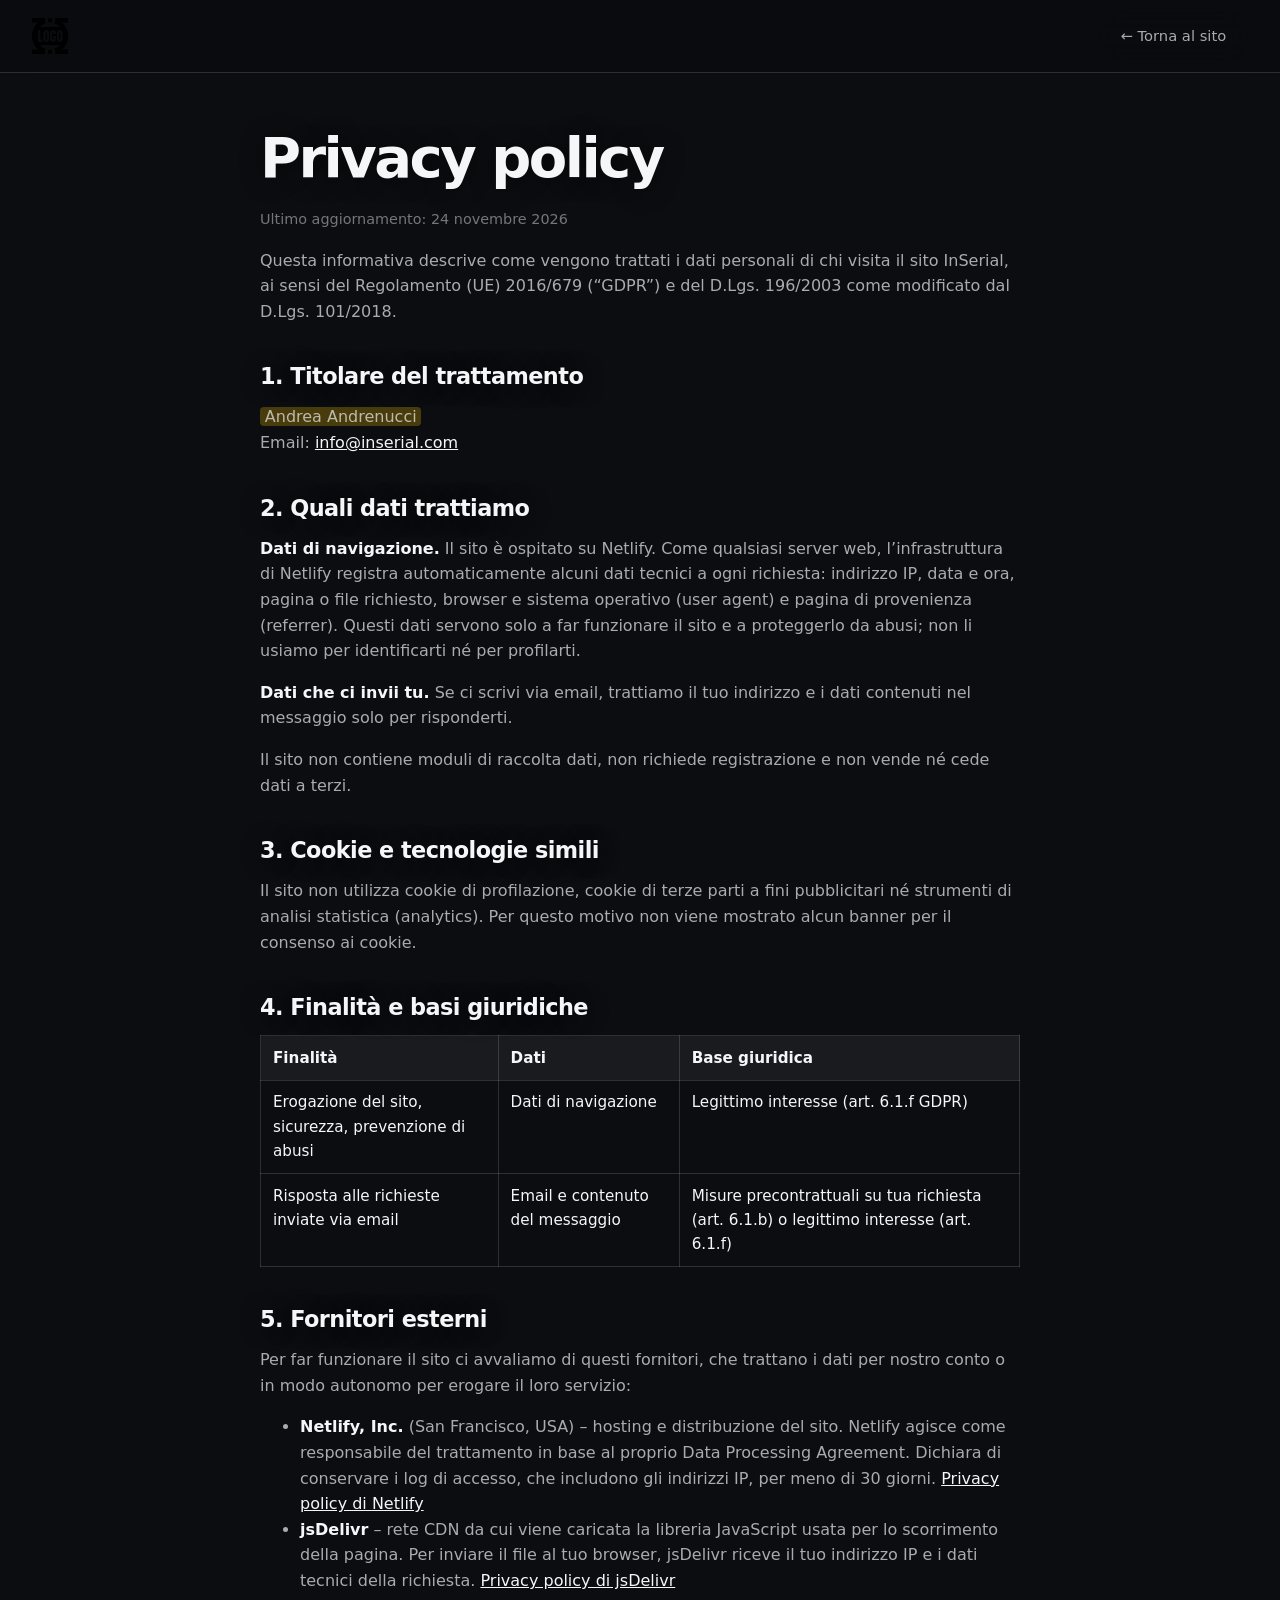
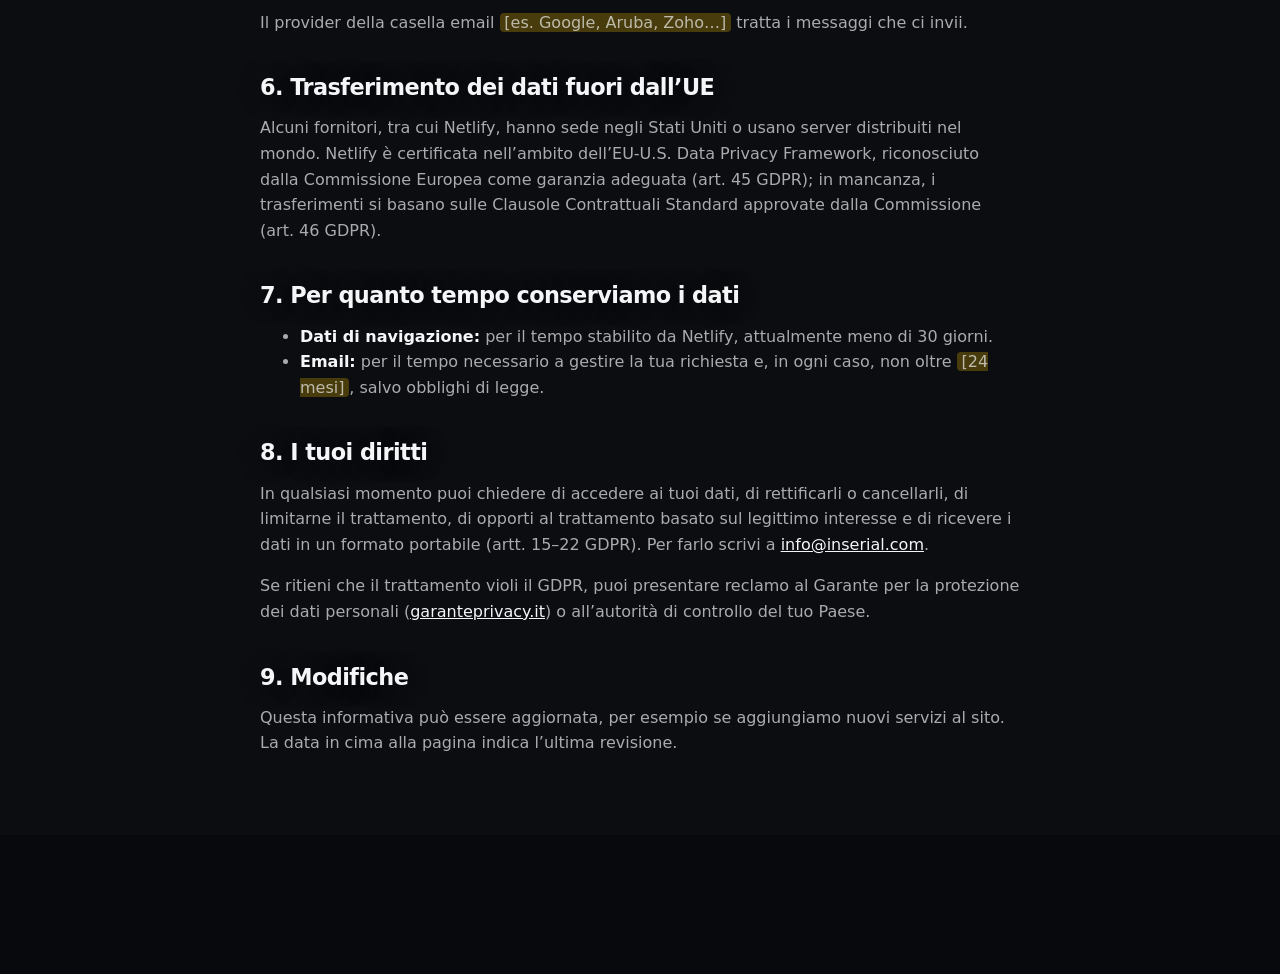
==== privacy.html @ 30691711 "Aggiunta contenuto" ====
<!DOCTYPE html>
<html lang="it">
<head>
    <meta charset="UTF-8">
    <meta name="viewport" content="width=device-width, initial-scale=1.0">
    <title>Privacy policy – InSerial</title>
    <meta name="robots" content="noindex">
    <link rel="stylesheet" href="style.css">
</head>
<body class="legal-page">

    <nav class="navbar">
        <a class="logo" href="index.html">
            <img src="public/icon/logo.png" alt="InSerial">
        </a>
        <ul class="nav-links">
            <li><a href="index.html">← Torna al sito</a></li>
        </ul>
    </nav>

    <main class="legal">
        <div class="container">
            <h1>Privacy policy</h1>
            <p class="updated">Ultimo aggiornamento: 24 novembre 2026</p>

            <p>Questa informativa descrive come vengono trattati i dati personali di chi visita il sito InSerial, ai sensi del Regolamento (UE) 2016/679 (“GDPR”) e del D.Lgs. 196/2003 come modificato dal D.Lgs. 101/2018.</p>

            <h2>1. Titolare del trattamento</h2>
            <p>
                <span class="todo">Andrea Andrenucci</span><br>
                Email: <a href="mailto:info@inserial.com">info@inserial.com</a>
            </p>

            <h2>2. Quali dati trattiamo</h2>
            <p><strong>Dati di navigazione.</strong> Il sito è ospitato su Netlify. Come qualsiasi server web, l’infrastruttura di Netlify registra automaticamente alcuni dati tecnici a ogni richiesta: indirizzo IP, data e ora, pagina o file richiesto, browser e sistema operativo (user agent) e pagina di provenienza (referrer). Questi dati servono solo a far funzionare il sito e a proteggerlo da abusi; non li usiamo per identificarti né per profilarti.</p>
            <p><strong>Dati che ci invii tu.</strong> Se ci scrivi via email, trattiamo il tuo indirizzo e i dati contenuti nel messaggio solo per risponderti.</p>
            <p>Il sito non contiene moduli di raccolta dati, non richiede registrazione e non vende né cede dati a terzi.</p>

            <h2>3. Cookie e tecnologie simili</h2>
            <p>Il sito non utilizza cookie di profilazione, cookie di terze parti a fini pubblicitari né strumenti di analisi statistica (analytics). Per questo motivo non viene mostrato alcun banner per il consenso ai cookie.</p>

            <h2>4. Finalità e basi giuridiche</h2>
            <table>
                <thead>
                    <tr><th>Finalità</th><th>Dati</th><th>Base giuridica</th></tr>
                </thead>
                <tbody>
                    <tr>
                        <td>Erogazione del sito, sicurezza, prevenzione di abusi</td>
                        <td>Dati di navigazione</td>
                        <td>Legittimo interesse (art. 6.1.f GDPR)</td>
                    </tr>
                    <tr>
                        <td>Risposta alle richieste inviate via email</td>
                        <td>Email e contenuto del messaggio</td>
                        <td>Misure precontrattuali su tua richiesta (art. 6.1.b) o legittimo interesse (art. 6.1.f)</td>
                    </tr>
                </tbody>
            </table>

            <h2>5. Fornitori esterni</h2>
            <p>Per far funzionare il sito ci avvaliamo di questi fornitori, che trattano i dati per nostro conto o in modo autonomo per erogare il loro servizio:</p>
            <ul>
                <li><strong>Netlify, Inc.</strong> (San Francisco, USA) – hosting e distribuzione del sito. Netlify agisce come responsabile del trattamento in base al proprio Data Processing Agreement. Dichiara di conservare i log di accesso, che includono gli indirizzi IP, per meno di 30 giorni. <a href="https://www.netlify.com/privacy/" target="_blank" rel="noopener">Privacy policy di Netlify</a></li>
                <li><strong>jsDelivr</strong> – rete CDN da cui viene caricata la libreria JavaScript usata per lo scorrimento della pagina. Per inviare il file al tuo browser, jsDelivr riceve il tuo indirizzo IP e i dati tecnici della richiesta. <a href="https://www.jsdelivr.com/terms/privacy-policy-jsdelivr-net" target="_blank" rel="noopener">Privacy policy di jsDelivr</a></li>
            </ul>
            <p>Il provider della casella email <span class="todo">[es. Google, Aruba, Zoho…]</span> tratta i messaggi che ci invii.</p>

            <h2>6. Trasferimento dei dati fuori dall’UE</h2>
            <p>Alcuni fornitori, tra cui Netlify, hanno sede negli Stati Uniti o usano server distribuiti nel mondo. Netlify è certificata nell’ambito dell’EU-U.S. Data Privacy Framework, riconosciuto dalla Commissione Europea come garanzia adeguata (art. 45 GDPR); in mancanza, i trasferimenti si basano sulle Clausole Contrattuali Standard approvate dalla Commissione (art. 46 GDPR).</p>

            <h2>7. Per quanto tempo conserviamo i dati</h2>
            <ul>
                <li><strong>Dati di navigazione:</strong> per il tempo stabilito da Netlify, attualmente meno di 30 giorni.</li>
                <li><strong>Email:</strong> per il tempo necessario a gestire la tua richiesta e, in ogni caso, non oltre <span class="todo">[24 mesi]</span>, salvo obblighi di legge.</li>
            </ul>

            <h2>8. I tuoi diritti</h2>
            <p>In qualsiasi momento puoi chiedere di accedere ai tuoi dati, di rettificarli o cancellarli, di limitarne il trattamento, di opporti al trattamento basato sul legittimo interesse e di ricevere i dati in un formato portabile (artt. 15–22 GDPR). Per farlo scrivi a <a href="mailto:info@inserial.com">info@inserial.com</a>.</p>
            <p>Se ritieni che il trattamento violi il GDPR, puoi presentare reclamo al Garante per la protezione dei dati personali (<a href="https://www.garanteprivacy.it" target="_blank" rel="noopener">garanteprivacy.it</a>) o all’autorità di controllo del tuo Paese.</p>

            <h2>9. Modifiche</h2>
            <p>Questa informativa può essere aggiornata, per esempio se aggiungiamo nuovi servizi al sito. La data in cima alla pagina indica l’ultima revisione.</p>
        </div>
    </main>

    <footer class="footer">
        <p> 2026 InSerial </p>
    </footer>
</body>
</html>
---- style.css ----
/* =====================================================
   InSerial — stile
   ===================================================== */

:root {
  --bg: #0b0d10;
  --text: #f4f6f8;
  --muted: rgba(244, 246, 248, .68);
  --faint: rgba(244, 246, 248, .45);
  --line: rgba(255, 255, 255, .14);
  --line-strong: rgba(255, 255, 255, .28);
  --glass: rgba(14, 17, 22, .45);
  --glass-strong: rgba(14, 17, 22, .7);
  --accent: #6ef2c2;          /* "segnale" */
  --radius: 18px;
  --mono: ui-monospace, "SF Mono", "Cascadia Code", "JetBrains Mono", Menlo, Consolas, monospace;
  --ease: cubic-bezier(.22, 1, .36, 1);
}

html, body { margin: 0; }

html { -webkit-text-size-adjust: 100%; }

body {
  font-family: system-ui, -apple-system, "Segoe UI", Roboto, sans-serif;
  color: var(--text);
  line-height: 1.6;
  -webkit-font-smoothing: antialiased;
  text-rendering: optimizeLegibility;
}

::selection { background: var(--accent); color: #000; }

:focus-visible {
  outline: 2px solid var(--accent);
  outline-offset: 3px;
  border-radius: 6px;
}

/* --- sfondo animato (invariato) --- */
#bg {
  position: fixed;
  inset: 0;
  width: 100%;
  height: 100%;
  object-fit: cover;
  z-index: -2;
  background: #111;
}

/* velo per la leggibilità: più scuro ai bordi, più aperto al centro */
body::before {
  content: "";
  position: fixed;
  inset: 0;
  z-index: -1;
  background:
    radial-gradient(120% 80% at 50% 40%, rgba(0, 0, 0, .15), rgba(0, 0, 0, .55)),
    rgba(0, 0, 0, .2);
  pointer-events: none;
}

/* =====================================================
   NAVBAR
   ===================================================== */
.navbar {
  position: fixed;
  top: 0; left: 0; right: 0;
  z-index: 10;
  display: flex;
  align-items: center;
  justify-content: space-between;
  padding: 1rem 2rem;
  border-bottom: 1px solid transparent;
  transition: background .35s var(--ease), border-color .35s, padding .35s var(--ease);
}

.navbar.scrolled,
.legal-page .navbar {
  padding: .7rem 2rem;
  background: rgba(10, 12, 15, .62);
  border-bottom-color: var(--line);
  backdrop-filter: blur(16px) saturate(140%);
  -webkit-backdrop-filter: blur(16px) saturate(140%);
}

.logo img { height: 36px; display: block; }

.nav-links {
  display: flex;
  gap: .25rem;
  list-style: none;
  margin: 0;
  padding: .3rem;
  border: 1px solid var(--line);
  border-radius: 999px;
  background: var(--glass);
  backdrop-filter: blur(12px);
  -webkit-backdrop-filter: blur(12px);
}

.nav-links a {
  display: block;
  padding: .45rem 1rem;
  color: var(--muted);
  font-size: .92rem;
  text-decoration: none;
  border-radius: 999px;
  transition: color .2s, background .2s;
}
.nav-links a:hover { color: var(--text); }
.nav-links a.active {
  color: #000;
  background: var(--text);
}

.nav-toggle {
  display: none;
  width: 44px;
  height: 44px;
  padding: 0;
  border: 1px solid var(--line);
  border-radius: 12px;
  background: var(--glass);
  cursor: pointer;
  position: relative;
}
.nav-toggle span {
  position: absolute;
  left: 12px; right: 12px;
  height: 2px;
  background: var(--text);
  border-radius: 2px;
  transition: transform .3s var(--ease), top .3s var(--ease);
}
.nav-toggle span:nth-child(1) { top: 17px; }
.nav-toggle span:nth-child(2) { top: 25px; }
.navbar.open .nav-toggle span:nth-child(1) { top: 21px; transform: rotate(45deg); }
.navbar.open .nav-toggle span:nth-child(2) { top: 21px; transform: rotate(-45deg); }

/* =====================================================
   SEZIONI  (altezze e padding invariati: l'animazione dipende da qui)
   ===================================================== */
.hero, .problem, .solution, .download, .contacts {
  display: flex;
  align-items: center;
  background: transparent;
  padding: 6rem 2rem;
  box-sizing: border-box;
}

.hero, .problem, .solution { min-height: 100vh; }
.download, .contacts { min-height: 60vh; }

.container {
  width: 100%;
  max-width: 1040px;
  margin: 0 auto;
}

/* --- tipografia --- */
h1, h2, h3 {
  line-height: 1.08;
  letter-spacing: -.025em;
  text-shadow: 0 2px 24px rgba(0, 0, 0, .45);
}
h1 { font-size: clamp(3.4rem, 11vw, 8rem); margin: 0 0 1.25rem; font-weight: 800; letter-spacing: -.045em; }
h2 { font-size: clamp(2.1rem, 5.2vw, 3.8rem); margin: 0 0 1.25rem; font-weight: 750; }
h3 { font-size: 1.15rem; margin: 0 0 .5rem; letter-spacing: -.01em; }

.muted { color: var(--faint); }

.section-tag {
  display: inline-block;
  margin-bottom: 1.25rem;
  font-family: var(--mono);
  font-size: .8rem;
  letter-spacing: .08em;
  text-transform: uppercase;
  color: var(--accent);
}

.section-text {
  max-width: 620px;
  margin: 0;
  font-size: clamp(1.05rem, 1.6vw, 1.2rem);
  color: var(--muted);
}

/* =====================================================
   HERO
   ===================================================== */
.hero { position: relative; }

.eyebrow {
  display: inline-flex;
  align-items: center;
  gap: .6rem;
  margin-bottom: 1.75rem;
  padding: .4rem 1rem .4rem .8rem;
  font-family: var(--mono);
  font-size: .78rem;
  letter-spacing: .06em;
  text-transform: uppercase;
  border: 1px solid var(--line-strong);
  border-radius: 999px;
  background: var(--glass);
  backdrop-filter: blur(10px);
  -webkit-backdrop-filter: blur(10px);
}
.dot {
  width: 8px;
  height: 8px;
  border-radius: 50%;
  background: var(--accent);
  box-shadow: 0 0 0 0 rgba(110, 242, 194, .6);
  animation: pulse 2.4s infinite;
}
@keyframes pulse {
  0%   { box-shadow: 0 0 0 0 rgba(110, 242, 194, .55); }
  70%  { box-shadow: 0 0 0 10px rgba(110, 242, 194, 0); }
  100% { box-shadow: 0 0 0 0 rgba(110, 242, 194, 0); }
}

.hero h1 {
  background: linear-gradient(180deg, #fff 30%, rgba(255, 255, 255, .62));
  -webkit-background-clip: text;
  background-clip: text;
  color: transparent;
  text-shadow: none;
  filter: drop-shadow(0 4px 30px rgba(0, 0, 0, .35));
}

.lead {
  max-width: 600px;
  margin: 0;
  font-size: clamp(1.15rem, 2vw, 1.4rem);
  color: var(--muted);
}
.lead span { color: var(--text); }

.actions {
  display: flex;
  flex-wrap: wrap;
  gap: .75rem;
  margin-top: 2.25rem;
}

.scroll-hint {
  position: absolute;
  left: 50%;
  bottom: 2rem;
  width: 26px;
  height: 42px;
  margin-left: -13px;
  border: 1.5px solid var(--line-strong);
  border-radius: 999px;
}
.scroll-hint span {
  position: absolute;
  left: 50%;
  top: 8px;
  width: 4px;
  height: 8px;
  margin-left: -2px;
  border-radius: 2px;
  background: var(--text);
  animation: wheel 1.8s var(--ease) infinite;
}
@keyframes wheel {
  0%   { transform: translateY(0); opacity: 1; }
  80%  { transform: translateY(14px); opacity: 0; }
  100% { transform: translateY(0); opacity: 0; }
}

/* =====================================================
   BOTTONI
   ===================================================== */
.btn {
  display: inline-flex;
  align-items: center;
  justify-content: center;
  gap: .5rem;
  padding: .9rem 1.7rem;
  font-weight: 600;
  font-size: 1rem;
  border: 1px solid var(--text);
  border-radius: 999px;
  color: var(--text);
  text-decoration: none;
  transition: background .25s, color .25s, transform .25s var(--ease), box-shadow .25s;
}
.btn:hover { transform: translateY(-2px); }

.btn-primary { background: var(--text); color: #000; }
.btn-primary:hover { box-shadow: 0 12px 36px rgba(255, 255, 255, .22); }

.btn-ghost {
  border-color: var(--line-strong);
  background: var(--glass);
  backdrop-filter: blur(10px);
  -webkit-backdrop-filter: blur(10px);
}
.btn-ghost:hover { border-color: var(--text); }

/* =====================================================
   CARD
   ===================================================== */
.cards {
  display: grid;
  grid-template-columns: repeat(auto-fit, minmax(240px, 1fr));
  gap: 1rem;
  list-style: none;
  padding: 0;
  margin: 3rem 0 0;
}

.cards li {
  position: relative;
  padding: 1.75rem 1.5rem 1.6rem;
  border: 1px solid var(--line);
  border-radius: var(--radius);
  background: linear-gradient(160deg, rgba(255, 255, 255, .07), rgba(255, 255, 255, .015)), var(--glass);
  backdrop-filter: blur(14px);
  -webkit-backdrop-filter: blur(14px);
  transition: border-color .3s, transform .4s var(--ease), background .3s;
}
.cards li:hover {
  border-color: var(--line-strong);
  transform: translateY(-4px);
}
.cards p { margin: 0; color: var(--muted); font-size: .98rem; }

.card-index {
  display: block;
  margin-bottom: 1.5rem;
  font-family: var(--mono);
  font-size: .85rem;
  color: var(--faint);
}

.card-icon {
  display: inline-grid;
  place-items: center;
  width: 46px;
  height: 46px;
  margin-bottom: 1.25rem;
  border: 1px solid var(--line-strong);
  border-radius: 12px;
  background: rgba(110, 242, 194, .08);
  color: var(--accent);
}
.card-icon svg,
.platform svg,
.contact-mail-link svg {
  width: 24px;
  height: 24px;
  fill: none;
  stroke: currentColor;
  stroke-width: 1.7;
  stroke-linecap: round;
  stroke-linejoin: round;
}

/* =====================================================
   DOWNLOAD
   ===================================================== */
.badge {
  display: inline-block;
  vertical-align: middle;
  margin-left: .5rem;
  padding: .3rem .75rem;
  font-family: var(--mono);
  font-size: .8rem;
  font-weight: 500;
  letter-spacing: .05em;
  text-transform: uppercase;
  color: var(--accent);
  border: 1px solid rgba(110, 242, 194, .4);
  border-radius: 999px;
  background: rgba(110, 242, 194, .08);
  text-shadow: none;
}

.platforms {
  display: grid;
  grid-template-columns: repeat(auto-fit, minmax(220px, 1fr));
  gap: 1rem;
  margin-top: 2.5rem;
}

.platform {
  display: flex;
  flex-direction: column;
  gap: .35rem;
  padding: 1.5rem;
  color: var(--text);
  text-decoration: none;
  border: 1px solid var(--line);
  border-radius: var(--radius);
  background: var(--glass);
  backdrop-filter: blur(14px);
  -webkit-backdrop-filter: blur(14px);
  transition: border-color .3s, transform .4s var(--ease);
}
.platform svg { width: 28px; height: 28px; margin-bottom: .75rem; color: var(--muted); }
.platform-name { font-size: 1.2rem; font-weight: 650; }
.platform-cta { font-size: .9rem; color: var(--faint); }

.platform[aria-disabled="true"] { cursor: not-allowed; }
.platform[aria-disabled="true"] .platform-cta::after { content: " · in arrivo"; }
.platform:not([aria-disabled="true"]):hover { border-color: var(--line-strong); transform: translateY(-4px); }

/* =====================================================
   CONTATTI
   ===================================================== */
.contact-card {
  position: relative;
  max-width: 680px;
  margin: 0 auto;
  padding: 3.25rem 2.5rem;
  text-align: center;
  border: 1px solid var(--line);
  border-radius: 28px;
  background: linear-gradient(160deg, rgba(255, 255, 255, .1), rgba(255, 255, 255, .02)), var(--glass);
  backdrop-filter: blur(18px);
  -webkit-backdrop-filter: blur(18px);
  box-shadow: 0 30px 80px rgba(0, 0, 0, .35);
  overflow: hidden;
}
.contact-card::before {
  content: "";
  position: absolute;
  inset: -40% -20% auto;
  height: 70%;
  background: radial-gradient(closest-side, rgba(110, 242, 194, .12), transparent);
  pointer-events: none;
}

.contact-card h2 { margin-bottom: .75rem; }

.contact-text {
  max-width: 440px;
  margin: 0 auto 2rem;
  color: var(--muted);
}

.contact-mail {
  display: flex;
  align-items: center;
  justify-content: center;
  gap: .75rem;
  flex-wrap: wrap;
}

.contact-mail-link {
  display: inline-flex;
  align-items: center;
  gap: .7rem;
  padding: .95rem 1.7rem;
  font-size: clamp(1rem, 2.6vw, 1.25rem);
  font-weight: 600;
  color: #000;
  background: var(--text);
  border-radius: 999px;
  text-decoration: none;
  transition: transform .25s var(--ease), box-shadow .25s;
}
.contact-mail-link:hover {
  transform: translateY(-2px);
  box-shadow: 0 12px 36px rgba(255, 255, 255, .22);
}

.contact-copy {
  padding: .95rem 1.4rem;
  font: inherit;
  color: var(--text);
  background: transparent;
  border: 1px solid var(--line-strong);
  border-radius: 999px;
  cursor: pointer;
  transition: background .2s, border-color .2s;
}
.contact-copy:hover {
  background: rgba(255, 255, 255, .1);
  border-color: var(--text);
}

.contact-note {
  margin: 2rem 0 0;
  font-size: .85rem;
  color: var(--faint);
}
.contact-note a { color: var(--muted); }

/* =====================================================
   FOOTER
   ===================================================== */
.footer {
  padding: 3rem 2rem 2rem;
  border-top: 1px solid var(--line);
  background: rgba(8, 10, 13, .78);
  backdrop-filter: blur(16px);
  -webkit-backdrop-filter: blur(16px);
}

.footer-inner {
  max-width: 1040px;
  margin: 0 auto;
  display: grid;
  grid-template-columns: auto 1fr auto;
  align-items: center;
  gap: 1.5rem;
}

.footer-brand {
  display: inline-flex;
  align-items: center;
  gap: .6rem;
  color: var(--text);
  font-weight: 700;
  text-decoration: none;
}
.footer-brand img { height: 28px; display: block; }

.footer-tagline { margin: 0; color: var(--faint); font-size: .92rem; }

.footer-links {
  display: flex;
  gap: 1.5rem;
  list-style: none;
  margin: 0;
  padding: 0;
}
.footer-links a {
  color: var(--muted);
  font-size: .92rem;
  text-decoration: none;
  transition: color .2s;
}
.footer-links a:hover { color: var(--text); }

.footer-year {
  max-width: 1040px;
  margin: 2rem auto 0;
  padding-top: 1.5rem;
  border-top: 1px solid var(--line);
  font-family: var(--mono);
  font-size: .8rem;
  color: var(--faint);
}

/* =====================================================
   COMPARSA AL SCROLL (solo contenuti interni)
   ===================================================== */
.js-reveal .reveal {
  opacity: 0;
  transform: translateY(24px);
  transition: opacity .9s var(--ease) var(--d, 0ms), transform .9s var(--ease) var(--d, 0ms);
}
.js-reveal .reveal.in { opacity: 1; transform: none; }
/* le card hanno già un transform al passaggio del mouse */
.js-reveal .cards li.reveal.in:hover,
.js-reveal .platform.reveal.in:not([aria-disabled="true"]):hover { transform: translateY(-4px); }

@media (prefers-reduced-motion: reduce) {
  *, *::before, *::after { animation: none !important; transition: none !important; }
}

/* =====================================================
   RESPONSIVE
   ===================================================== */
@media (max-width: 760px) {
  .navbar, .navbar.scrolled { padding: .75rem 1.25rem; }

  .nav-toggle { display: block; }

  .nav-links {
    position: absolute;
    top: calc(100% + .5rem);
    left: 1rem;
    right: 1rem;
    flex-direction: column;
    gap: .15rem;
    padding: .5rem;
    border-radius: 18px;
    background: var(--glass-strong);
    opacity: 0;
    transform: translateY(-8px);
    pointer-events: none;
    transition: opacity .25s, transform .3s var(--ease);
  }
  .navbar.open .nav-links { opacity: 1; transform: none; pointer-events: auto; }
  .navbar.open { background: rgba(10, 12, 15, .62); }
  .nav-links a { padding: .85rem 1rem; font-size: 1rem; border-radius: 12px; }

  .hero, .problem, .solution, .download, .contacts { padding-left: 1.25rem; padding-right: 1.25rem; }

  /* la pagina privacy ha un solo link, niente menu a tendina */
  .legal-page .nav-links {
    position: static;
    flex-direction: row;
    padding: 0;
    opacity: 1;
    transform: none;
    pointer-events: auto;
    background: transparent;
  }

  .footer-inner { grid-template-columns: 1fr; gap: 1rem; }
  .footer-links { flex-wrap: wrap; gap: 1rem 1.5rem; }
}

@media (max-width: 520px) {
  .contact-card { padding: 2.5rem 1.25rem; }
  .contact-mail-link, .contact-copy { width: 100%; justify-content: center; }
  .actions .btn { flex: 1 1 100%; }
  .badge { margin: .5rem 0 0; }
}

/* =====================================================
   PAGINA PRIVACY
   ===================================================== */
.legal-page { background: var(--bg); }
.legal-page::before { display: none; }
.legal-page .nav-links { background: transparent; border-color: transparent; }

.legal {
  padding: 8rem 2rem 4rem;
  box-sizing: border-box;
}
.legal .container { max-width: 760px; }
.legal h1 { font-size: clamp(2.2rem, 6vw, 3.5rem); }
.legal h2 { font-size: 1.4rem; margin: 2.5rem 0 .75rem; }
.legal p, .legal li { color: var(--muted); }
.legal strong { color: var(--text); }
.legal a { color: var(--text); }
.legal .updated { color: var(--faint); font-size: .9rem; }
.legal .todo {
  padding: 0 .3rem;
  border-radius: 4px;
  background: rgba(255, 200, 0, .25);
}
.legal table {
  width: 100%;
  border-collapse: collapse;
  margin: 1rem 0;
  font-size: .95rem;
}
.legal th, .legal td {
  padding: .6rem .75rem;
  border: 1px solid var(--line);
  text-align: left;
  vertical-align: top;
}
.legal th { background: rgba(255, 255, 255, .06); }
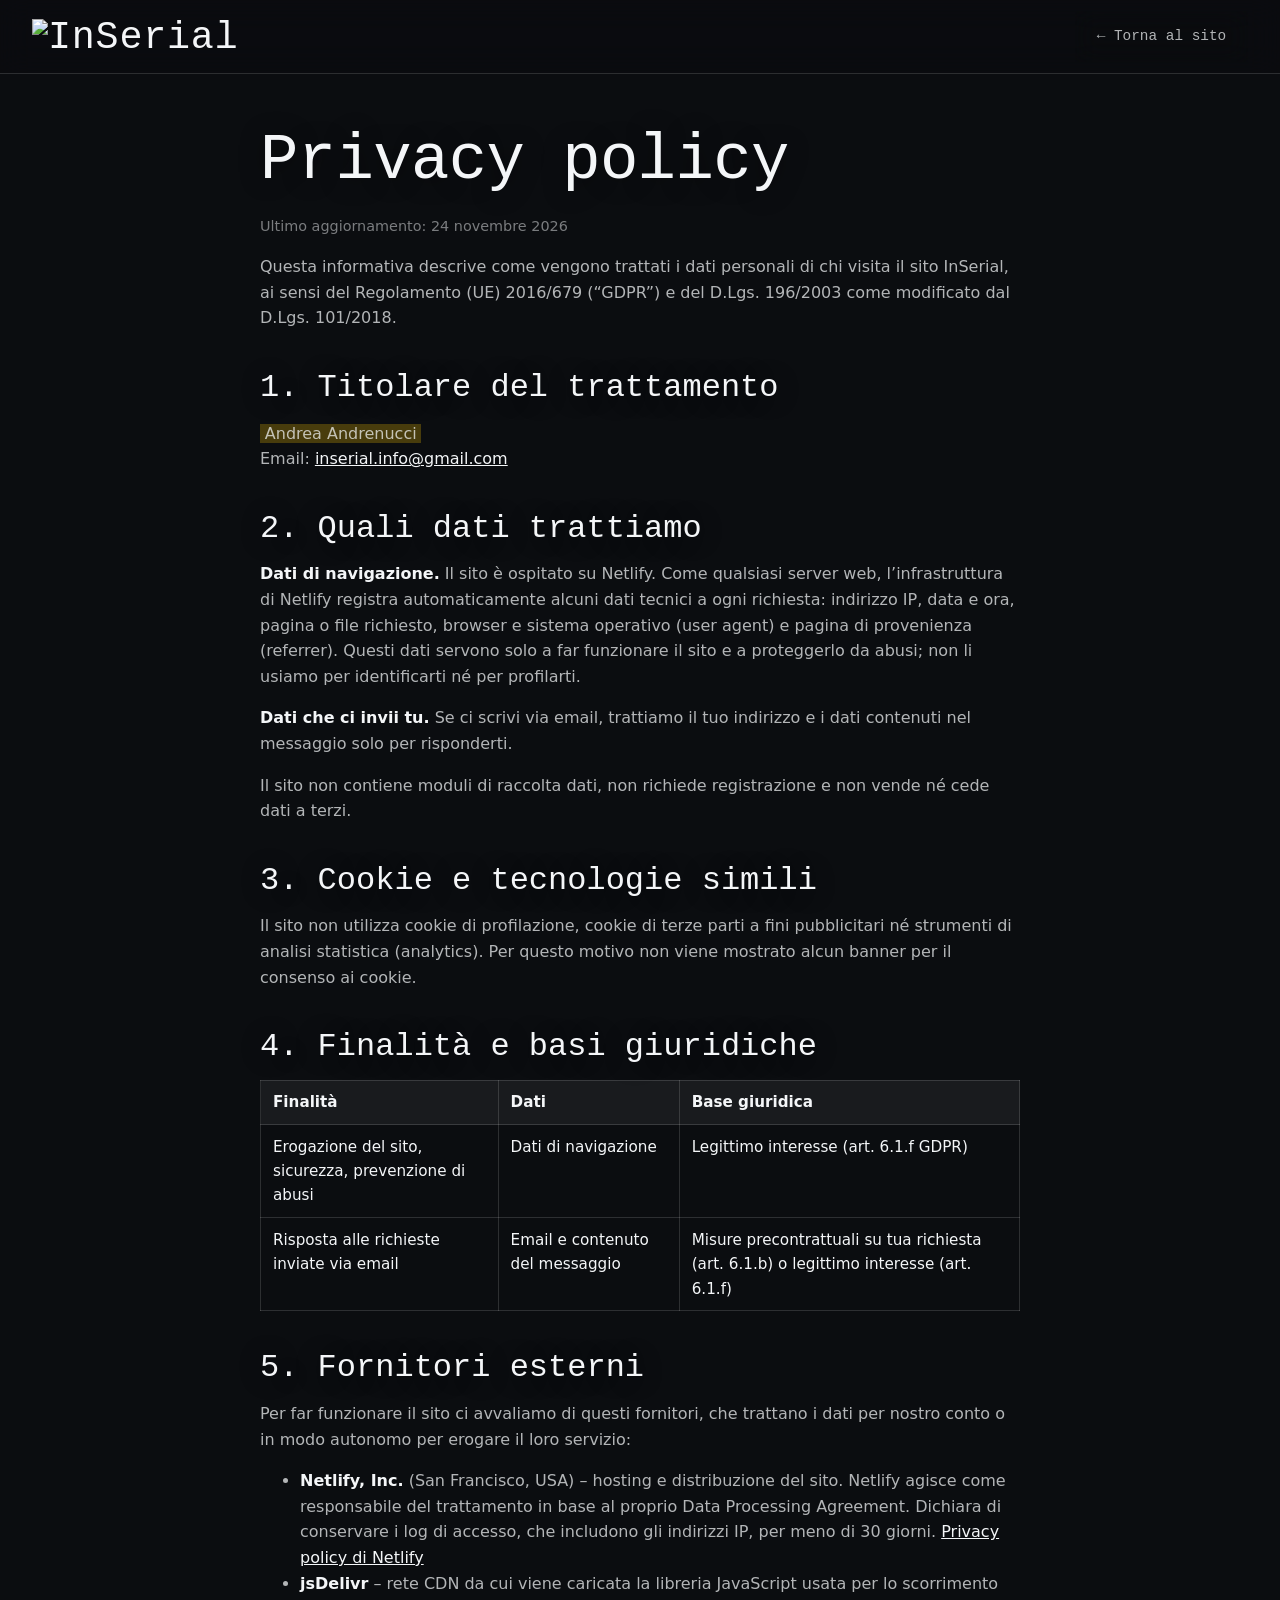
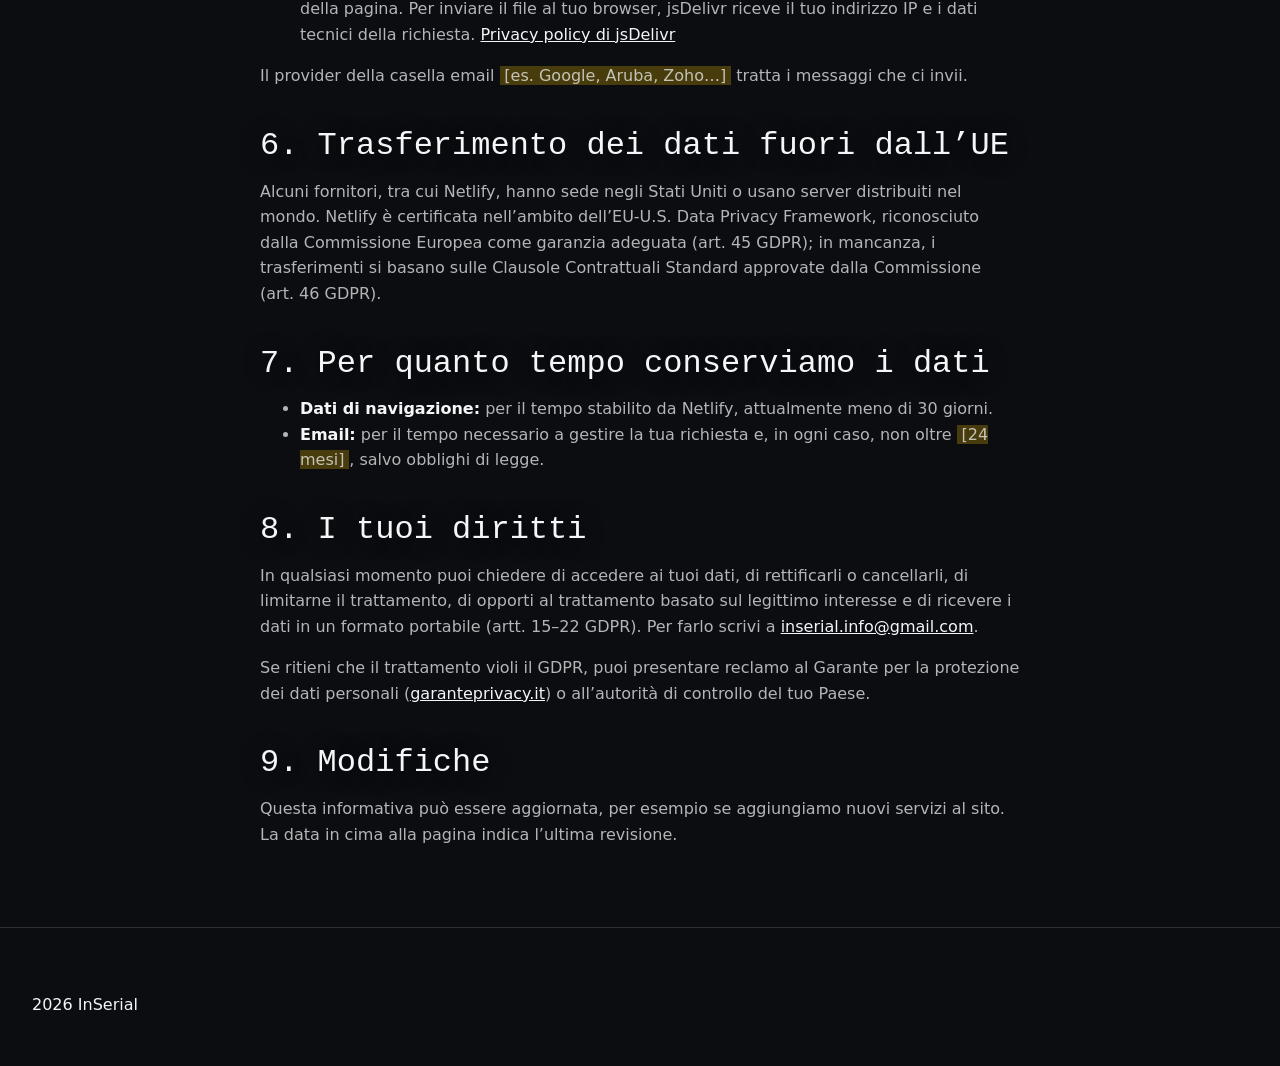
==== commit b3266ecb: "Fix style" ====
--- a/privacy.html
+++ b/privacy.html
@@ -28,7 +28,7 @@
             <h2>1. Titolare del trattamento</h2>
             <p>
                 <span class="todo">Andrea Andrenucci</span><br>
-                Email: <a href="mailto:info@inserial.com">info@inserial.com</a>
+                Email: <a href="mailto:inserial.info@gmail.com">inserial.info@gmail.com</a>
             </p>
 
             <h2>2. Quali dati trattiamo</h2>
@@ -76,7 +76,7 @@
             </ul>
 
             <h2>8. I tuoi diritti</h2>
-            <p>In qualsiasi momento puoi chiedere di accedere ai tuoi dati, di rettificarli o cancellarli, di limitarne il trattamento, di opporti al trattamento basato sul legittimo interesse e di ricevere i dati in un formato portabile (artt. 15–22 GDPR). Per farlo scrivi a <a href="mailto:info@inserial.com">info@inserial.com</a>.</p>
+            <p>In qualsiasi momento puoi chiedere di accedere ai tuoi dati, di rettificarli o cancellarli, di limitarne il trattamento, di opporti al trattamento basato sul legittimo interesse e di ricevere i dati in un formato portabile (artt. 15–22 GDPR). Per farlo scrivi a <a href="mailto:inserial.info@gmail.com">inserial.info@gmail.com</a>.</p>
             <p>Se ritieni che il trattamento violi il GDPR, puoi presentare reclamo al Garante per la protezione dei dati personali (<a href="https://www.garanteprivacy.it" target="_blank" rel="noopener">garanteprivacy.it</a>) o all’autorità di controllo del tuo Paese.</p>
 
             <h2>9. Modifiche</h2>
--- a/style.css
+++ b/style.css
@@ -1,43 +1,45 @@
-/* =====================================================
-   InSerial — stile
-   ===================================================== */
-
 :root {
   --bg: #0b0d10;
   --text: #f4f6f8;
-  --muted: rgba(244, 246, 248, .68);
-  --faint: rgba(244, 246, 248, .45);
+  --muted: rgba(244, 246, 248, .72);
+  --faint: rgba(244, 246, 248, .48);
   --line: rgba(255, 255, 255, .14);
   --line-strong: rgba(255, 255, 255, .28);
-  --glass: rgba(14, 17, 22, .45);
-  --glass-strong: rgba(14, 17, 22, .7);
-  --accent: #6ef2c2;          /* "segnale" */
-  --radius: 18px;
-  --mono: ui-monospace, "SF Mono", "Cascadia Code", "JetBrains Mono", Menlo, Consolas, monospace;
+  --glass: rgba(14, 17, 22, .55);
+  --glass-strong: rgba(14, 17, 22, .8);
+
+  /* colori tema */
+  --primary: #2C9AB6;
+  --primary-alt: #B82E2E;
+  --cta: #FD8421;
+  --accent: var(--primary);
+
+  --radius: 0;
   --ease: cubic-bezier(.22, 1, .36, 1);
+
+  --mono: "JetBrains Mono", ui-monospace, "SF Mono", "Cascadia Code", Menlo, Consolas, monospace;
+  --font-body: system-ui, -apple-system, "Segoe UI", Roboto, sans-serif;
+  --font-display: "VT323", var(--mono);
 }
 
 html, body { margin: 0; }
-
 html { -webkit-text-size-adjust: 100%; }
 
 body {
-  font-family: system-ui, -apple-system, "Segoe UI", Roboto, sans-serif;
+  font-family: var(--font-body);
   color: var(--text);
   line-height: 1.6;
   -webkit-font-smoothing: antialiased;
   text-rendering: optimizeLegibility;
 }
 
-::selection { background: var(--accent); color: #000; }
+::selection { background: var(--cta); color: #000; }
 
 :focus-visible {
-  outline: 2px solid var(--accent);
+  outline: 2px solid var(--cta);
   outline-offset: 3px;
-  border-radius: 6px;
-}
-
-/* --- sfondo animato (invariato) --- */
+}
+
 #bg {
   position: fixed;
   inset: 0;
@@ -48,7 +50,6 @@
   background: #111;
 }
 
-/* velo per la leggibilità: più scuro ai bordi, più aperto al centro */
 body::before {
   content: "";
   position: fixed;
@@ -60,9 +61,48 @@
   pointer-events: none;
 }
 
-/* =====================================================
-   NAVBAR
-   ===================================================== */
+h1, h2, h3, .reveal, .doto { font-family: var(--font-display); }
+
+h1, h2, h3 {
+  line-height: 1.05;
+  text-shadow: 0 2px 24px rgba(0, 0, 0, .45);
+}
+
+h1 { margin: 0 0 1.25rem; font-size: clamp(3.4rem, 11vw, 8rem); font-weight: 400; letter-spacing: -.01em; }
+h2 { margin: 0 0 1.25rem; font-size: clamp(2.4rem, 6vw, 4.4rem); font-weight: 400; }
+h3 { margin: 0 0 .75rem; font-size: 2rem; font-weight: 400; }
+
+.muted { color: var(--faint); }
+
+.section-tag {
+  display: inline-block;
+  margin-bottom: 1.25rem;
+  font-family: var(--mono);
+  font-size: .85rem;
+  letter-spacing: .08em;
+  text-transform: uppercase;
+  color: var(--primary);
+}
+
+.section-text {
+  max-width: 620px;
+  margin: 0;
+  font-size: clamp(1.05rem, 1.6vw, 1.2rem);
+  color: var(--muted);
+}
+
+.hero, .problem, .solution, .download, .contacts {
+  display: flex;
+  align-items: center;
+  padding: 6rem 2rem;
+  box-sizing: border-box;
+}
+.hero, .problem, .solution { min-height: 100vh; }
+.download, .contacts { min-height: 60vh; }
+
+.container { width: 100%; max-width: 1040px; margin: 0 auto; }
+
+/* ---------- navbar ---------- */
 .navbar {
   position: fixed;
   top: 0; left: 0; right: 0;
@@ -74,16 +114,23 @@
   border-bottom: 1px solid transparent;
   transition: background .35s var(--ease), border-color .35s, padding .35s var(--ease);
 }
-
 .navbar.scrolled,
 .legal-page .navbar {
   padding: .7rem 2rem;
-  background: rgba(10, 12, 15, .62);
+  background: rgba(10, 12, 15, .7);
   border-bottom-color: var(--line);
   backdrop-filter: blur(16px) saturate(140%);
   -webkit-backdrop-filter: blur(16px) saturate(140%);
 }
 
+.logo {
+  font-family: var(--font-display);
+  font-size: 2.4rem;
+  line-height: 1;
+  letter-spacing: .02em;
+  color: var(--text);
+  text-decoration: none;
+}
 .logo img { height: 36px; display: block; }
 
 .nav-links {
@@ -93,44 +140,41 @@
   margin: 0;
   padding: .3rem;
   border: 1px solid var(--line);
-  border-radius: 999px;
+  border-radius: 0;
   background: var(--glass);
   backdrop-filter: blur(12px);
   -webkit-backdrop-filter: blur(12px);
 }
-
 .nav-links a {
   display: block;
-  padding: .45rem 1rem;
+  padding: .5rem 1rem;
   color: var(--muted);
-  font-size: .92rem;
+  font-family: var(--mono);
+  font-size: .9rem;
+  font-weight: 500;
   text-decoration: none;
-  border-radius: 999px;
+  border-radius: 0;
   transition: color .2s, background .2s;
 }
 .nav-links a:hover { color: var(--text); }
-.nav-links a.active {
-  color: #000;
-  background: var(--text);
-}
+.nav-links a.active { color: #000; background: var(--cta); }
 
 .nav-toggle {
   display: none;
+  position: relative;
   width: 44px;
   height: 44px;
   padding: 0;
-  border: 1px solid var(--line);
-  border-radius: 12px;
+  border: 1px solid var(--line-strong);
+  border-radius: 0;
   background: var(--glass);
   cursor: pointer;
-  position: relative;
 }
 .nav-toggle span {
   position: absolute;
   left: 12px; right: 12px;
   height: 2px;
   background: var(--text);
-  border-radius: 2px;
   transition: transform .3s var(--ease), top .3s var(--ease);
 }
 .nav-toggle span:nth-child(1) { top: 17px; }
@@ -138,91 +182,13 @@
 .navbar.open .nav-toggle span:nth-child(1) { top: 21px; transform: rotate(45deg); }
 .navbar.open .nav-toggle span:nth-child(2) { top: 21px; transform: rotate(-45deg); }
 
-/* =====================================================
-   SEZIONI  (altezze e padding invariati: l'animazione dipende da qui)
-   ===================================================== */
-.hero, .problem, .solution, .download, .contacts {
-  display: flex;
-  align-items: center;
-  background: transparent;
-  padding: 6rem 2rem;
-  box-sizing: border-box;
-}
-
-.hero, .problem, .solution { min-height: 100vh; }
-.download, .contacts { min-height: 60vh; }
-
-.container {
-  width: 100%;
-  max-width: 1040px;
-  margin: 0 auto;
-}
-
-/* --- tipografia --- */
-h1, h2, h3 {
-  line-height: 1.08;
-  letter-spacing: -.025em;
-  text-shadow: 0 2px 24px rgba(0, 0, 0, .45);
-}
-h1 { font-size: clamp(3.4rem, 11vw, 8rem); margin: 0 0 1.25rem; font-weight: 800; letter-spacing: -.045em; }
-h2 { font-size: clamp(2.1rem, 5.2vw, 3.8rem); margin: 0 0 1.25rem; font-weight: 750; }
-h3 { font-size: 1.15rem; margin: 0 0 .5rem; letter-spacing: -.01em; }
-
-.muted { color: var(--faint); }
-
-.section-tag {
-  display: inline-block;
-  margin-bottom: 1.25rem;
-  font-family: var(--mono);
-  font-size: .8rem;
-  letter-spacing: .08em;
-  text-transform: uppercase;
-  color: var(--accent);
-}
-
-.section-text {
-  max-width: 620px;
-  margin: 0;
-  font-size: clamp(1.05rem, 1.6vw, 1.2rem);
-  color: var(--muted);
-}
-
-/* =====================================================
-   HERO
-   ===================================================== */
+/* ---------- hero ---------- */
 .hero { position: relative; }
 
-.eyebrow {
-  display: inline-flex;
-  align-items: center;
-  gap: .6rem;
-  margin-bottom: 1.75rem;
-  padding: .4rem 1rem .4rem .8rem;
-  font-family: var(--mono);
-  font-size: .78rem;
-  letter-spacing: .06em;
-  text-transform: uppercase;
-  border: 1px solid var(--line-strong);
-  border-radius: 999px;
-  background: var(--glass);
-  backdrop-filter: blur(10px);
-  -webkit-backdrop-filter: blur(10px);
-}
-.dot {
-  width: 8px;
-  height: 8px;
-  border-radius: 50%;
-  background: var(--accent);
-  box-shadow: 0 0 0 0 rgba(110, 242, 194, .6);
-  animation: pulse 2.4s infinite;
-}
-@keyframes pulse {
-  0%   { box-shadow: 0 0 0 0 rgba(110, 242, 194, .55); }
-  70%  { box-shadow: 0 0 0 10px rgba(110, 242, 194, 0); }
-  100% { box-shadow: 0 0 0 0 rgba(110, 242, 194, 0); }
-}
-
 .hero h1 {
+  font-size: clamp(5.5rem, 22vw, 17rem);
+  line-height: .9;
+  margin-bottom: 1.5rem;
   background: linear-gradient(180deg, #fff 30%, rgba(255, 255, 255, .62));
   -webkit-background-clip: text;
   background-clip: text;
@@ -232,19 +198,14 @@
 }
 
 .lead {
-  max-width: 600px;
+  max-width: 760px;
   margin: 0;
-  font-size: clamp(1.15rem, 2vw, 1.4rem);
+  font-size: clamp(1.3rem, 2.8vw, 2rem);
   color: var(--muted);
 }
 .lead span { color: var(--text); }
 
-.actions {
-  display: flex;
-  flex-wrap: wrap;
-  gap: .75rem;
-  margin-top: 2.25rem;
-}
+.actions { display: flex; flex-wrap: wrap; gap: .75rem; margin-top: 2.5rem; }
 
 .scroll-hint {
   position: absolute;
@@ -254,7 +215,7 @@
   height: 42px;
   margin-left: -13px;
   border: 1.5px solid var(--line-strong);
-  border-radius: 999px;
+  border-radius: 0;
 }
 .scroll-hint span {
   position: absolute;
@@ -263,7 +224,6 @@
   width: 4px;
   height: 8px;
   margin-left: -2px;
-  border-radius: 2px;
   background: var(--text);
   animation: wheel 1.8s var(--ease) infinite;
 }
@@ -273,43 +233,35 @@
   100% { transform: translateY(0); opacity: 0; }
 }
 
-/* =====================================================
-   BOTTONI
-   ===================================================== */
+/* ---------- bottoni ---------- */
 .btn {
   display: inline-flex;
   align-items: center;
   justify-content: center;
   gap: .5rem;
-  padding: .9rem 1.7rem;
+  padding: 1rem 1.9rem;
+  font-family: var(--mono);
+  font-size: 1rem;
   font-weight: 600;
-  font-size: 1rem;
-  border: 1px solid var(--text);
-  border-radius: 999px;
   color: var(--text);
   text-decoration: none;
-  transition: background .25s, color .25s, transform .25s var(--ease), box-shadow .25s;
+  border: 1px solid var(--text);
+  border-radius: 0;
+  transition: background .2s, color .2s, border-color .2s, transform .2s var(--ease);
 }
 .btn:hover { transform: translateY(-2px); }
 
-.btn-primary { background: var(--text); color: #000; }
-.btn-primary:hover { box-shadow: 0 12px 36px rgba(255, 255, 255, .22); }
-
-.btn-ghost {
-  border-color: var(--line-strong);
-  background: var(--glass);
-  backdrop-filter: blur(10px);
-  -webkit-backdrop-filter: blur(10px);
-}
+.btn-primary { background: var(--cta); border-color: var(--cta); color: #000; }
+.btn-primary:hover { background: #ff9a47; border-color: #ff9a47; }
+
+.btn-ghost { border-color: var(--line-strong); background: var(--glass); }
 .btn-ghost:hover { border-color: var(--text); }
 
-/* =====================================================
-   CARD
-   ===================================================== */
+/* ---------- card (base) ---------- */
 .cards {
   display: grid;
-  grid-template-columns: repeat(auto-fit, minmax(240px, 1fr));
-  gap: 1rem;
+  grid-template-columns: repeat(auto-fit, minmax(260px, 1fr));
+  gap: 1.25rem;
   list-style: none;
   padding: 0;
   margin: 3rem 0 0;
@@ -317,54 +269,34 @@
 
 .cards li {
   position: relative;
-  padding: 1.75rem 1.5rem 1.6rem;
+  padding: 1.75rem 1.5rem 1.75rem;
   border: 1px solid var(--line);
-  border-radius: var(--radius);
-  background: linear-gradient(160deg, rgba(255, 255, 255, .07), rgba(255, 255, 255, .015)), var(--glass);
+  border-left: 4px solid var(--card-color, var(--primary));
+  border-radius: 0;
+  background: var(--glass-strong);
   backdrop-filter: blur(14px);
   -webkit-backdrop-filter: blur(14px);
-  transition: border-color .3s, transform .4s var(--ease), background .3s;
-}
-.cards li:hover {
-  border-color: var(--line-strong);
-  transform: translateY(-4px);
-}
-.cards p { margin: 0; color: var(--muted); font-size: .98rem; }
-
-.card-index {
-  display: block;
-  margin-bottom: 1.5rem;
-  font-family: var(--mono);
-  font-size: .85rem;
-  color: var(--faint);
-}
-
-.card-icon {
-  display: inline-grid;
-  place-items: center;
-  width: 46px;
-  height: 46px;
-  margin-bottom: 1.25rem;
-  border: 1px solid var(--line-strong);
-  border-radius: 12px;
-  background: rgba(110, 242, 194, .08);
-  color: var(--accent);
-}
-.card-icon svg,
-.platform svg,
-.contact-mail-link svg {
-  width: 24px;
-  height: 24px;
-  fill: none;
-  stroke: currentColor;
-  stroke-width: 1.7;
-  stroke-linecap: round;
-  stroke-linejoin: round;
-}
-
-/* =====================================================
-   DOWNLOAD
-   ===================================================== */
+  transition: border-color .25s, background .25s;
+}
+.cards li:hover { border-color: var(--card-color, var(--primary)); }
+
+.cards h3 { color: var(--card-color, var(--primary)); font-size: 2.1rem; }
+.cards p {
+  margin: 0;
+  font-family: var(--mono);
+  font-size: .92rem;
+  line-height: 1.65;
+  color: var(--muted);
+}
+
+/* sezione problem: colore primary-alt */
+.problem .section-tag { color: var(--primary-alt); }
+.problem .cards { --card-color: var(--primary-alt); }
+
+/* sezione solution: colore primary */
+.solution .cards { --card-color: var(--primary); }
+
+/* ---------- badge ---------- */
 .badge {
   display: inline-block;
   vertical-align: middle;
@@ -372,138 +304,129 @@
   padding: .3rem .75rem;
   font-family: var(--mono);
   font-size: .8rem;
-  font-weight: 500;
+  font-weight: 600;
   letter-spacing: .05em;
   text-transform: uppercase;
-  color: var(--accent);
-  border: 1px solid rgba(110, 242, 194, .4);
-  border-radius: 999px;
-  background: rgba(110, 242, 194, .08);
+  color: #000;
+  background: var(--cta);
+  border-radius: 0;
   text-shadow: none;
 }
 
+/* ---------- download ---------- */
 .platforms {
   display: grid;
-  grid-template-columns: repeat(auto-fit, minmax(220px, 1fr));
-  gap: 1rem;
+  grid-template-columns: repeat(auto-fit, minmax(240px, 1fr));
+  gap: 1.25rem;
   margin-top: 2.5rem;
 }
 
 .platform {
   display: flex;
   flex-direction: column;
-  gap: .35rem;
-  padding: 1.5rem;
+  gap: .5rem;
+  padding: 1.75rem 1.5rem;
   color: var(--text);
   text-decoration: none;
   border: 1px solid var(--line);
-  border-radius: var(--radius);
-  background: var(--glass);
+  border-left: 4px solid var(--cta);
+  border-radius: 0;
+  background: var(--glass-strong);
   backdrop-filter: blur(14px);
   -webkit-backdrop-filter: blur(14px);
-  transition: border-color .3s, transform .4s var(--ease);
-}
-.platform svg { width: 28px; height: 28px; margin-bottom: .75rem; color: var(--muted); }
-.platform-name { font-size: 1.2rem; font-weight: 650; }
-.platform-cta { font-size: .9rem; color: var(--faint); }
+  transition: border-color .25s;
+}
+.platform-name {
+  font-family: var(--font-display);
+  font-size: 2.1rem;
+  line-height: 1.05;
+  color: var(--cta);
+}
+.platform-cta { font-family: var(--mono); font-size: .9rem; color: var(--muted); }
 
 .platform[aria-disabled="true"] { cursor: not-allowed; }
 .platform[aria-disabled="true"] .platform-cta::after { content: " · in arrivo"; }
-.platform:not([aria-disabled="true"]):hover { border-color: var(--line-strong); transform: translateY(-4px); }
-
-/* =====================================================
-   CONTATTI
-   ===================================================== */
+.platform:not([aria-disabled="true"]):hover { border-color: var(--cta); }
+.download .section-tag { color: var(--cta); }
+
+/* ---------- contatti ---------- */
 .contact-card {
   position: relative;
-  max-width: 680px;
-  margin: 0 auto;
-  padding: 3.25rem 2.5rem;
-  text-align: center;
+  max-width: 620px;
+  margin: 0;
+  padding: 2.5rem 2.5rem 2.5rem 2.25rem;
+  text-align: left;
   border: 1px solid var(--line);
-  border-radius: 28px;
-  background: linear-gradient(160deg, rgba(255, 255, 255, .1), rgba(255, 255, 255, .02)), var(--glass);
+  border-left: 4px solid var(--cta);
+  border-radius: 0;
+  background: var(--glass-strong);
   backdrop-filter: blur(18px);
   -webkit-backdrop-filter: blur(18px);
-  box-shadow: 0 30px 80px rgba(0, 0, 0, .35);
-  overflow: hidden;
-}
-.contact-card::before {
-  content: "";
-  position: absolute;
-  inset: -40% -20% auto;
-  height: 70%;
-  background: radial-gradient(closest-side, rgba(110, 242, 194, .12), transparent);
-  pointer-events: none;
-}
-
+}
+.contact-card .section-tag { color: var(--cta); }
+.contacts .container { max-width: none; margin: 0; }
 .contact-card h2 { margin-bottom: .75rem; }
 
-.contact-text {
-  max-width: 440px;
-  margin: 0 auto 2rem;
-  color: var(--muted);
-}
+.contact-text { max-width: 520px; margin: 0 0 2rem; color: var(--muted); }
 
 .contact-mail {
   display: flex;
-  align-items: center;
-  justify-content: center;
+  flex-wrap: wrap;
+  align-items: stretch;
+  justify-content: flex-start;
   gap: .75rem;
-  flex-wrap: wrap;
 }
 
 .contact-mail-link {
   display: inline-flex;
   align-items: center;
-  gap: .7rem;
-  padding: .95rem 1.7rem;
-  font-size: clamp(1rem, 2.6vw, 1.25rem);
+  gap: .8rem;
+  padding: 1.2rem 2rem;
+  font-family: var(--mono);
+  font-size: clamp(1rem, 2.6vw, 1.3rem);
+  font-weight: 700;
+  color: #000;
+  background: var(--cta);
+  border-radius: 0;
+  text-decoration: none;
+  transition: background .2s, transform .2s var(--ease);
+}
+.contact-mail-link:hover { background: #ff9a47; transform: translateY(-2px); }
+.contact-mail-link svg {
+  width: 26px;
+  height: 26px;
+  fill: none;
+  stroke: currentColor;
+  stroke-width: 1.8;
+  stroke-linecap: square;
+  stroke-linejoin: miter;
+}
+
+.contact-copy {
+  padding: 1.2rem 1.9rem;
+  font-family: var(--mono);
+  font-size: 1.05rem;
   font-weight: 600;
-  color: #000;
-  background: var(--text);
-  border-radius: 999px;
-  text-decoration: none;
-  transition: transform .25s var(--ease), box-shadow .25s;
-}
-.contact-mail-link:hover {
-  transform: translateY(-2px);
-  box-shadow: 0 12px 36px rgba(255, 255, 255, .22);
-}
-
-.contact-copy {
-  padding: .95rem 1.4rem;
-  font: inherit;
   color: var(--text);
   background: transparent;
   border: 1px solid var(--line-strong);
-  border-radius: 999px;
+  border-radius: 0;
   cursor: pointer;
   transition: background .2s, border-color .2s;
 }
-.contact-copy:hover {
-  background: rgba(255, 255, 255, .1);
-  border-color: var(--text);
-}
-
-.contact-note {
-  margin: 2rem 0 0;
-  font-size: .85rem;
-  color: var(--faint);
-}
-.contact-note a { color: var(--muted); }
-
-/* =====================================================
-   FOOTER
-   ===================================================== */
+.contact-copy:hover { background: rgba(255, 255, 255, .08); border-color: var(--text); }
+
+.contact-note { margin: 2rem 0 0; font-size: .9rem; color: var(--faint); }
+.contact-note a { color: var(--text); font-weight: 800; }
+
+/* ---------- footer (fuori dall'animazione: sfondo pieno) ---------- */
 .footer {
+  position: relative;
+  z-index: 2;
   padding: 3rem 2rem 2rem;
   border-top: 1px solid var(--line);
-  background: rgba(8, 10, 13, .78);
-  backdrop-filter: blur(16px);
-  -webkit-backdrop-filter: blur(16px);
-}
-
+  background: var(--bg);
+}
 .footer-inner {
   max-width: 1040px;
   margin: 0 auto;
@@ -512,34 +435,20 @@
   align-items: center;
   gap: 1.5rem;
 }
-
 .footer-brand {
   display: inline-flex;
   align-items: center;
   gap: .6rem;
   color: var(--text);
-  font-weight: 700;
+  font-family: var(--font-display);
+  font-size: 1.8rem;
   text-decoration: none;
 }
 .footer-brand img { height: 28px; display: block; }
-
-.footer-tagline { margin: 0; color: var(--faint); font-size: .92rem; }
-
-.footer-links {
-  display: flex;
-  gap: 1.5rem;
-  list-style: none;
-  margin: 0;
-  padding: 0;
-}
-.footer-links a {
-  color: var(--muted);
-  font-size: .92rem;
-  text-decoration: none;
-  transition: color .2s;
-}
-.footer-links a:hover { color: var(--text); }
-
+.footer-tagline { margin: 0; font-size: .92rem; color: var(--faint); }
+.footer-links { display: flex; gap: 1.5rem; list-style: none; margin: 0; padding: 0; }
+.footer-links a { font-family: var(--mono); font-size: .88rem; color: var(--muted); text-decoration: none; transition: color .2s; }
+.footer-links a:hover { color: var(--cta); }
 .footer-year {
   max-width: 1040px;
   margin: 2rem auto 0;
@@ -550,29 +459,35 @@
   color: var(--faint);
 }
 
-/* =====================================================
-   COMPARSA AL SCROLL (solo contenuti interni)
-   ===================================================== */
+/* ---------- reveal ---------- */
 .js-reveal .reveal {
   opacity: 0;
   transform: translateY(24px);
   transition: opacity .9s var(--ease) var(--d, 0ms), transform .9s var(--ease) var(--d, 0ms);
 }
 .js-reveal .reveal.in { opacity: 1; transform: none; }
-/* le card hanno già un transform al passaggio del mouse */
-.js-reveal .cards li.reveal.in:hover,
-.js-reveal .platform.reveal.in:not([aria-disabled="true"]):hover { transform: translateY(-4px); }
-
-@media (prefers-reduced-motion: reduce) {
-  *, *::before, *::after { animation: none !important; transition: none !important; }
-}
-
-/* =====================================================
-   RESPONSIVE
-   ===================================================== */
+
+/* ---------- pagine legali ---------- */
+.legal-page { background: var(--bg); }
+.legal-page::before { display: none; }
+.legal-page .nav-links { background: transparent; border-color: transparent; }
+
+.legal { padding: 8rem 2rem 4rem; box-sizing: border-box; }
+.legal .container { max-width: 760px; }
+.legal h1 { font-size: clamp(2.6rem, 7vw, 4rem); }
+.legal h2 { margin: 2.5rem 0 .75rem; font-size: 2rem; }
+.legal p, .legal li { color: var(--muted); }
+.legal strong { color: var(--text); }
+.legal a { color: var(--text); }
+.legal .updated { font-size: .9rem; color: var(--faint); }
+.legal .todo { padding: 0 .3rem; background: rgba(255, 200, 0, .25); }
+.legal table { width: 100%; margin: 1rem 0; border-collapse: collapse; font-size: .95rem; }
+.legal th, .legal td { padding: .6rem .75rem; border: 1px solid var(--line); text-align: left; vertical-align: top; }
+.legal th { background: rgba(255, 255, 255, .06); }
+
+/* ---------- responsive ---------- */
 @media (max-width: 760px) {
   .navbar, .navbar.scrolled { padding: .75rem 1.25rem; }
-
   .nav-toggle { display: block; }
 
   .nav-links {
@@ -583,28 +498,26 @@
     flex-direction: column;
     gap: .15rem;
     padding: .5rem;
-    border-radius: 18px;
     background: var(--glass-strong);
     opacity: 0;
     transform: translateY(-8px);
     pointer-events: none;
     transition: opacity .25s, transform .3s var(--ease);
   }
+  .navbar.open { background: rgba(10, 12, 15, .7); }
   .navbar.open .nav-links { opacity: 1; transform: none; pointer-events: auto; }
-  .navbar.open { background: rgba(10, 12, 15, .62); }
-  .nav-links a { padding: .85rem 1rem; font-size: 1rem; border-radius: 12px; }
+  .nav-links a { padding: .85rem 1rem; font-size: 1rem; }
 
   .hero, .problem, .solution, .download, .contacts { padding-left: 1.25rem; padding-right: 1.25rem; }
 
-  /* la pagina privacy ha un solo link, niente menu a tendina */
   .legal-page .nav-links {
     position: static;
     flex-direction: row;
     padding: 0;
+    background: transparent;
     opacity: 1;
     transform: none;
     pointer-events: auto;
-    background: transparent;
   }
 
   .footer-inner { grid-template-columns: 1fr; gap: 1rem; }
@@ -612,45 +525,14 @@
 }
 
 @media (max-width: 520px) {
-  .contact-card { padding: 2.5rem 1.25rem; }
+  .contact-card { padding: 2rem 1.25rem; }
   .contact-mail-link, .contact-copy { width: 100%; justify-content: center; }
   .actions .btn { flex: 1 1 100%; }
   .badge { margin: .5rem 0 0; }
 }
 
-/* =====================================================
-   PAGINA PRIVACY
-   ===================================================== */
-.legal-page { background: var(--bg); }
-.legal-page::before { display: none; }
-.legal-page .nav-links { background: transparent; border-color: transparent; }
-
-.legal {
-  padding: 8rem 2rem 4rem;
-  box-sizing: border-box;
-}
-.legal .container { max-width: 760px; }
-.legal h1 { font-size: clamp(2.2rem, 6vw, 3.5rem); }
-.legal h2 { font-size: 1.4rem; margin: 2.5rem 0 .75rem; }
-.legal p, .legal li { color: var(--muted); }
-.legal strong { color: var(--text); }
-.legal a { color: var(--text); }
-.legal .updated { color: var(--faint); font-size: .9rem; }
-.legal .todo {
-  padding: 0 .3rem;
-  border-radius: 4px;
-  background: rgba(255, 200, 0, .25);
-}
-.legal table {
-  width: 100%;
-  border-collapse: collapse;
-  margin: 1rem 0;
-  font-size: .95rem;
-}
-.legal th, .legal td {
-  padding: .6rem .75rem;
-  border: 1px solid var(--line);
-  text-align: left;
-  vertical-align: top;
-}
-.legal th { background: rgba(255, 255, 255, .06); }+@media (prefers-reduced-motion: reduce) {
+  *, *::before, *::after { animation: none !important; transition: none !important; }
+}
+
+.vt323-regular { font-family: "VT323", monospace; font-weight: 400; font-style: normal; }
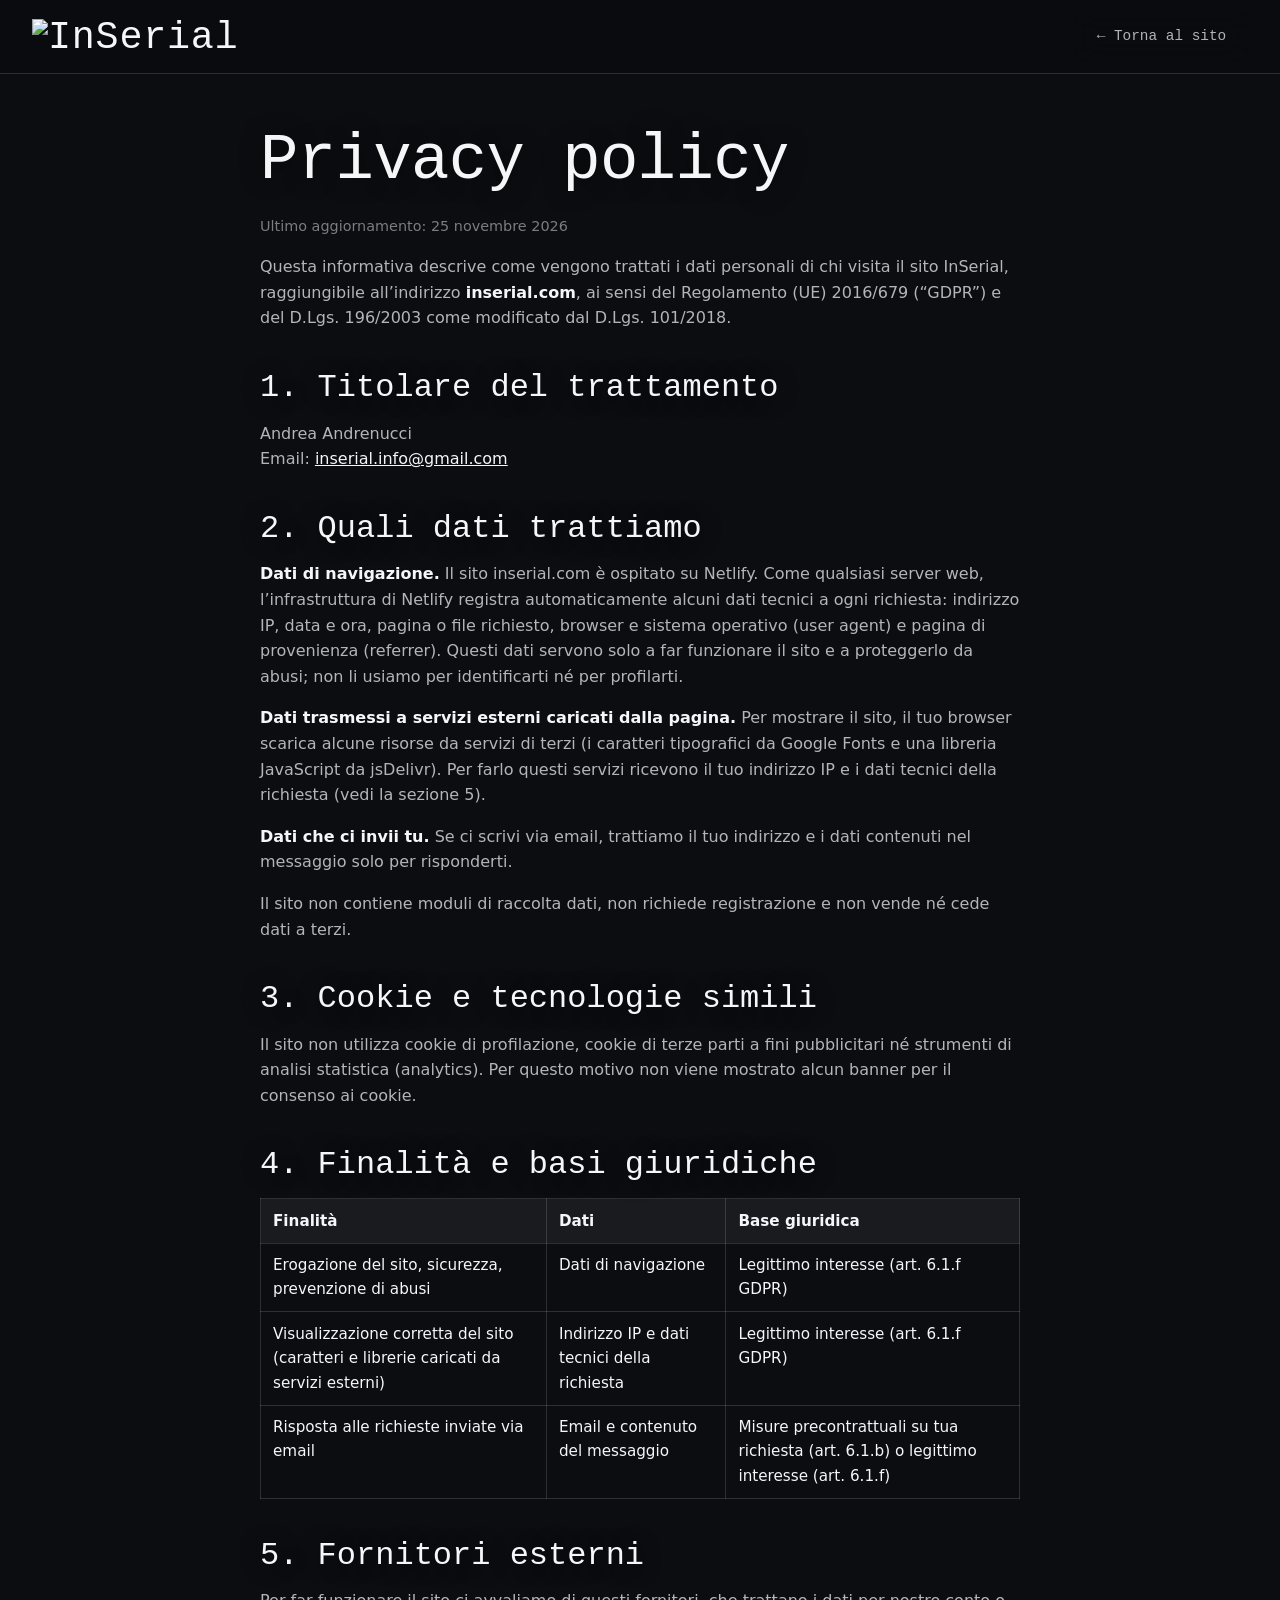
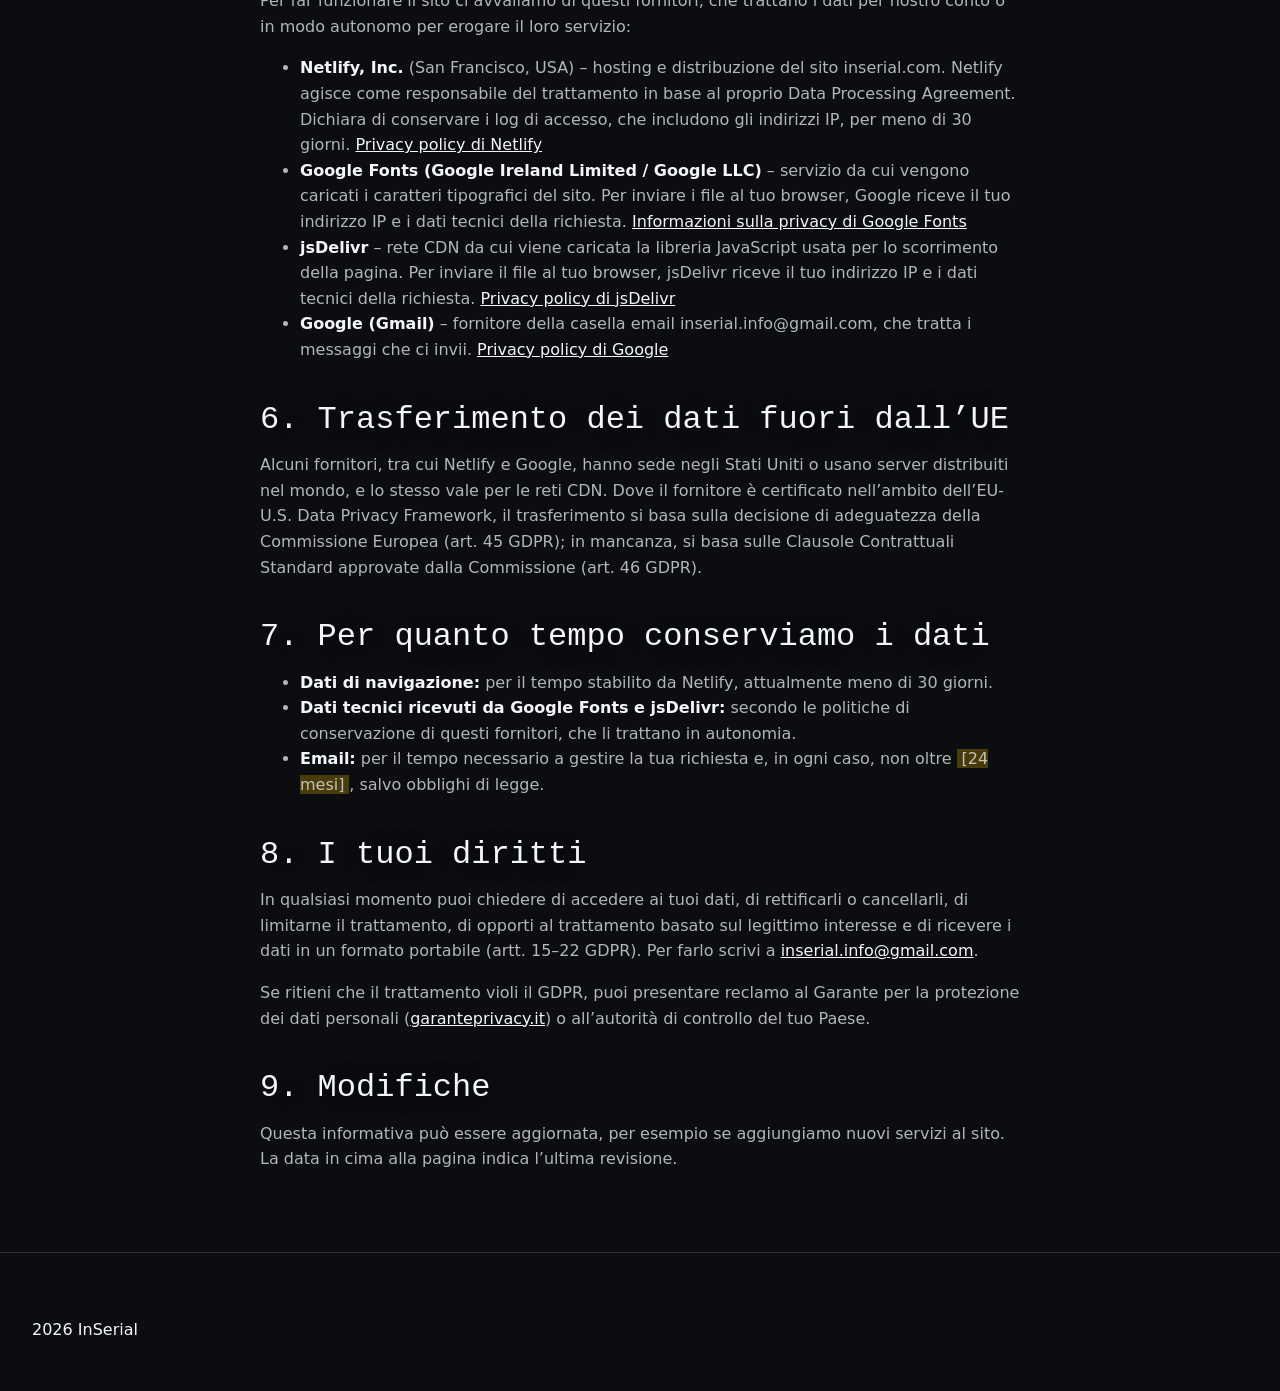
==== commit d1dca74c: "Fix colori, rimosso arancione, aggiornato privacy policy" ====
--- a/privacy.html
+++ b/privacy.html
@@ -21,18 +21,19 @@
     <main class="legal">
         <div class="container">
             <h1>Privacy policy</h1>
-            <p class="updated">Ultimo aggiornamento: 24 novembre 2026</p>
+            <p class="updated">Ultimo aggiornamento: 25 novembre 2026</p>
 
-            <p>Questa informativa descrive come vengono trattati i dati personali di chi visita il sito InSerial, ai sensi del Regolamento (UE) 2016/679 (“GDPR”) e del D.Lgs. 196/2003 come modificato dal D.Lgs. 101/2018.</p>
+            <p>Questa informativa descrive come vengono trattati i dati personali di chi visita il sito InSerial, raggiungibile all’indirizzo <strong>inserial.com</strong>, ai sensi del Regolamento (UE) 2016/679 (“GDPR”) e del D.Lgs. 196/2003 come modificato dal D.Lgs. 101/2018.</p>
 
             <h2>1. Titolare del trattamento</h2>
             <p>
-                <span class="todo">Andrea Andrenucci</span><br>
+                Andrea Andrenucci<br>
                 Email: <a href="mailto:inserial.info@gmail.com">inserial.info@gmail.com</a>
             </p>
 
             <h2>2. Quali dati trattiamo</h2>
-            <p><strong>Dati di navigazione.</strong> Il sito è ospitato su Netlify. Come qualsiasi server web, l’infrastruttura di Netlify registra automaticamente alcuni dati tecnici a ogni richiesta: indirizzo IP, data e ora, pagina o file richiesto, browser e sistema operativo (user agent) e pagina di provenienza (referrer). Questi dati servono solo a far funzionare il sito e a proteggerlo da abusi; non li usiamo per identificarti né per profilarti.</p>
+            <p><strong>Dati di navigazione.</strong> Il sito inserial.com è ospitato su Netlify. Come qualsiasi server web, l’infrastruttura di Netlify registra automaticamente alcuni dati tecnici a ogni richiesta: indirizzo IP, data e ora, pagina o file richiesto, browser e sistema operativo (user agent) e pagina di provenienza (referrer). Questi dati servono solo a far funzionare il sito e a proteggerlo da abusi; non li usiamo per identificarti né per profilarti.</p>
+            <p><strong>Dati trasmessi a servizi esterni caricati dalla pagina.</strong> Per mostrare il sito, il tuo browser scarica alcune risorse da servizi di terzi (i caratteri tipografici da Google Fonts e una libreria JavaScript da jsDelivr). Per farlo questi servizi ricevono il tuo indirizzo IP e i dati tecnici della richiesta (vedi la sezione 5).</p>
             <p><strong>Dati che ci invii tu.</strong> Se ci scrivi via email, trattiamo il tuo indirizzo e i dati contenuti nel messaggio solo per risponderti.</p>
             <p>Il sito non contiene moduli di raccolta dati, non richiede registrazione e non vende né cede dati a terzi.</p>
 
@@ -51,6 +52,11 @@
                         <td>Legittimo interesse (art. 6.1.f GDPR)</td>
                     </tr>
                     <tr>
+                        <td>Visualizzazione corretta del sito (caratteri e librerie caricati da servizi esterni)</td>
+                        <td>Indirizzo IP e dati tecnici della richiesta</td>
+                        <td>Legittimo interesse (art. 6.1.f GDPR)</td>
+                    </tr>
+                    <tr>
                         <td>Risposta alle richieste inviate via email</td>
                         <td>Email e contenuto del messaggio</td>
                         <td>Misure precontrattuali su tua richiesta (art. 6.1.b) o legittimo interesse (art. 6.1.f)</td>
@@ -61,17 +67,19 @@
             <h2>5. Fornitori esterni</h2>
             <p>Per far funzionare il sito ci avvaliamo di questi fornitori, che trattano i dati per nostro conto o in modo autonomo per erogare il loro servizio:</p>
             <ul>
-                <li><strong>Netlify, Inc.</strong> (San Francisco, USA) – hosting e distribuzione del sito. Netlify agisce come responsabile del trattamento in base al proprio Data Processing Agreement. Dichiara di conservare i log di accesso, che includono gli indirizzi IP, per meno di 30 giorni. <a href="https://www.netlify.com/privacy/" target="_blank" rel="noopener">Privacy policy di Netlify</a></li>
+                <li><strong>Netlify, Inc.</strong> (San Francisco, USA) – hosting e distribuzione del sito inserial.com. Netlify agisce come responsabile del trattamento in base al proprio Data Processing Agreement. Dichiara di conservare i log di accesso, che includono gli indirizzi IP, per meno di 30 giorni. <a href="https://www.netlify.com/privacy/" target="_blank" rel="noopener">Privacy policy di Netlify</a></li>
+                <li><strong>Google Fonts (Google Ireland Limited / Google LLC)</strong> – servizio da cui vengono caricati i caratteri tipografici del sito. Per inviare i file al tuo browser, Google riceve il tuo indirizzo IP e i dati tecnici della richiesta. <a href="https://developers.google.com/fonts/faq/privacy" target="_blank" rel="noopener">Informazioni sulla privacy di Google Fonts</a></li>
                 <li><strong>jsDelivr</strong> – rete CDN da cui viene caricata la libreria JavaScript usata per lo scorrimento della pagina. Per inviare il file al tuo browser, jsDelivr riceve il tuo indirizzo IP e i dati tecnici della richiesta. <a href="https://www.jsdelivr.com/terms/privacy-policy-jsdelivr-net" target="_blank" rel="noopener">Privacy policy di jsDelivr</a></li>
+                <li><strong>Google (Gmail)</strong> – fornitore della casella email inserial.info@gmail.com, che tratta i messaggi che ci invii. <a href="https://policies.google.com/privacy" target="_blank" rel="noopener">Privacy policy di Google</a></li>
             </ul>
-            <p>Il provider della casella email <span class="todo">[es. Google, Aruba, Zoho…]</span> tratta i messaggi che ci invii.</p>
 
             <h2>6. Trasferimento dei dati fuori dall’UE</h2>
-            <p>Alcuni fornitori, tra cui Netlify, hanno sede negli Stati Uniti o usano server distribuiti nel mondo. Netlify è certificata nell’ambito dell’EU-U.S. Data Privacy Framework, riconosciuto dalla Commissione Europea come garanzia adeguata (art. 45 GDPR); in mancanza, i trasferimenti si basano sulle Clausole Contrattuali Standard approvate dalla Commissione (art. 46 GDPR).</p>
+            <p>Alcuni fornitori, tra cui Netlify e Google, hanno sede negli Stati Uniti o usano server distribuiti nel mondo, e lo stesso vale per le reti CDN. Dove il fornitore è certificato nell’ambito dell’EU-U.S. Data Privacy Framework, il trasferimento si basa sulla decisione di adeguatezza della Commissione Europea (art. 45 GDPR); in mancanza, si basa sulle Clausole Contrattuali Standard approvate dalla Commissione (art. 46 GDPR).</p>
 
             <h2>7. Per quanto tempo conserviamo i dati</h2>
             <ul>
                 <li><strong>Dati di navigazione:</strong> per il tempo stabilito da Netlify, attualmente meno di 30 giorni.</li>
+                <li><strong>Dati tecnici ricevuti da Google Fonts e jsDelivr:</strong> secondo le politiche di conservazione di questi fornitori, che li trattano in autonomia.</li>
                 <li><strong>Email:</strong> per il tempo necessario a gestire la tua richiesta e, in ogni caso, non oltre <span class="todo">[24 mesi]</span>, salvo obblighi di legge.</li>
             </ul>
 
@@ -88,4 +96,4 @@
         <p> 2026 InSerial </p>
     </footer>
 </body>
-</html>
+</html>
--- a/style.css
+++ b/style.css
@@ -11,7 +11,6 @@
   /* colori tema */
   --primary: #2C9AB6;
   --primary-alt: #B82E2E;
-  --cta: #FD8421;
   --accent: var(--primary);
 
   --radius: 0;
@@ -33,10 +32,10 @@
   text-rendering: optimizeLegibility;
 }
 
-::selection { background: var(--cta); color: #000; }
+::selection { background: var(--primary); color: #000; }
 
 :focus-visible {
-  outline: 2px solid var(--cta);
+  outline: 2px solid var(--primary);
   outline-offset: 3px;
 }
 
@@ -61,6 +60,15 @@
   pointer-events: none;
 }
 
+/* velo nero quasi trasparente tra animazione e contenuti, per leggere meglio */
+.veil {
+  position: fixed;
+  inset: 0;
+  z-index: -1;
+  background: rgba(0, 0, 0, .2);
+  pointer-events: none;
+}
+
 h1, h2, h3, .reveal, .doto { font-family: var(--font-display); }
 
 h1, h2, h3 {
@@ -74,20 +82,24 @@
 
 .muted { color: var(--faint); }
 
+/* etichette di sezione: stile "testo selezionato" */
 .section-tag {
   display: inline-block;
   margin-bottom: 1.25rem;
+  padding: .2rem .6rem;
   font-family: var(--mono);
   font-size: .85rem;
   letter-spacing: .08em;
   text-transform: uppercase;
-  color: var(--primary);
+  color: #fff;
+  background: color-mix(in srgb, var(--primary) 60%, transparent);
 }
 
 .section-text {
   max-width: 620px;
   margin: 0;
-  font-size: clamp(1.05rem, 1.6vw, 1.2rem);
+  font-family: "Fira Mono";
+  font-size: clamp(1.5rem, 1.6vw, 1.2rem);
   color: var(--muted);
 }
 
@@ -97,8 +109,8 @@
   padding: 6rem 2rem;
   box-sizing: border-box;
 }
-.hero, .problem, .solution { min-height: 100vh; }
-.download, .contacts { min-height: 60vh; }
+.hero, .problem, .solution, .download { min-height: 100vh; }
+.contacts { min-height: 60vh; padding-bottom: 12rem; }
 
 .container { width: 100%; max-width: 1040px; margin: 0 auto; }
 
@@ -157,7 +169,7 @@
   transition: color .2s, background .2s;
 }
 .nav-links a:hover { color: var(--text); }
-.nav-links a.active { color: #000; background: var(--cta); }
+.nav-links a.active { color: #000; background: var(--primary); }
 
 .nav-toggle {
   display: none;
@@ -189,6 +201,8 @@
   font-size: clamp(5.5rem, 22vw, 17rem);
   line-height: .9;
   margin-bottom: 1.5rem;
+  margin-left: -.1em;           /* compensa lo spazio laterale del glifo: allinea al sottotitolo */
+  text-align: left;
   background: linear-gradient(180deg, #fff 30%, rgba(255, 255, 255, .62));
   -webkit-background-clip: text;
   background-clip: text;
@@ -251,8 +265,8 @@
 }
 .btn:hover { transform: translateY(-2px); }
 
-.btn-primary { background: var(--cta); border-color: var(--cta); color: #000; }
-.btn-primary:hover { background: #ff9a47; border-color: #ff9a47; }
+.btn-primary { background: var(--primary); border-color: var(--primary); color: #000; }
+.btn-primary:hover { background: #3fb8d6; border-color: #3fb8d6; }
 
 .btn-ghost { border-color: var(--line-strong); background: var(--glass); }
 .btn-ghost:hover { border-color: var(--text); }
@@ -289,11 +303,12 @@
   color: var(--muted);
 }
 
-/* sezione problem: colore primary-alt */
-.problem .section-tag { color: var(--primary-alt); }
+/* 01 problem: primary-alt */
+.problem .section-tag { background: color-mix(in srgb, var(--primary-alt) 60%, transparent); color: #fff; }
 .problem .cards { --card-color: var(--primary-alt); }
 
-/* sezione solution: colore primary */
+/* 02 solution: primary */
+.solution .section-tag { background: color-mix(in srgb, var(--primary) 60%, transparent); color: #fff; }
 .solution .cards { --card-color: var(--primary); }
 
 /* ---------- badge ---------- */
@@ -307,13 +322,13 @@
   font-weight: 600;
   letter-spacing: .05em;
   text-transform: uppercase;
-  color: #000;
-  background: var(--cta);
+  color: #fff;
+  background: var(--primary-alt);
   border-radius: 0;
   text-shadow: none;
 }
 
-/* ---------- download ---------- */
+/* ---------- download (03: primary-alt) ---------- */
 .platforms {
   display: grid;
   grid-template-columns: repeat(auto-fit, minmax(240px, 1fr));
@@ -329,7 +344,7 @@
   color: var(--text);
   text-decoration: none;
   border: 1px solid var(--line);
-  border-left: 4px solid var(--cta);
+  border-left: 4px solid var(--primary-alt);
   border-radius: 0;
   background: var(--glass-strong);
   backdrop-filter: blur(14px);
@@ -340,16 +355,16 @@
   font-family: var(--font-display);
   font-size: 2.1rem;
   line-height: 1.05;
-  color: var(--cta);
+  color: var(--primary-alt);
 }
 .platform-cta { font-family: var(--mono); font-size: .9rem; color: var(--muted); }
 
 .platform[aria-disabled="true"] { cursor: not-allowed; }
 .platform[aria-disabled="true"] .platform-cta::after { content: " · in arrivo"; }
-.platform:not([aria-disabled="true"]):hover { border-color: var(--cta); }
-.download .section-tag { color: var(--cta); }
-
-/* ---------- contatti ---------- */
+.platform:not([aria-disabled="true"]):hover { border-color: var(--primary-alt); }
+.download .section-tag { background: color-mix(in srgb, var(--primary-alt) 60%, transparent); color: #fff; }
+
+/* ---------- contatti (04: primary) ---------- */
 .contact-card {
   position: relative;
   max-width: 620px;
@@ -357,13 +372,13 @@
   padding: 2.5rem 2.5rem 2.5rem 2.25rem;
   text-align: left;
   border: 1px solid var(--line);
-  border-left: 4px solid var(--cta);
+  border-left: 4px solid var(--primary);
   border-radius: 0;
   background: var(--glass-strong);
   backdrop-filter: blur(18px);
   -webkit-backdrop-filter: blur(18px);
 }
-.contact-card .section-tag { color: var(--cta); }
+.contact-card .section-tag { background: color-mix(in srgb, var(--primary) 60%, transparent); color: #fff; }
 .contacts .container { max-width: none; margin: 0; }
 .contact-card h2 { margin-bottom: .75rem; }
 
@@ -386,12 +401,12 @@
   font-size: clamp(1rem, 2.6vw, 1.3rem);
   font-weight: 700;
   color: #000;
-  background: var(--cta);
+  background: var(--primary);
   border-radius: 0;
   text-decoration: none;
   transition: background .2s, transform .2s var(--ease);
 }
-.contact-mail-link:hover { background: #ff9a47; transform: translateY(-2px); }
+.contact-mail-link:hover { background: #3fb8d6; transform: translateY(-2px); }
 .contact-mail-link svg {
   width: 26px;
   height: 26px;
@@ -448,7 +463,7 @@
 .footer-tagline { margin: 0; font-size: .92rem; color: var(--faint); }
 .footer-links { display: flex; gap: 1.5rem; list-style: none; margin: 0; padding: 0; }
 .footer-links a { font-family: var(--mono); font-size: .88rem; color: var(--muted); text-decoration: none; transition: color .2s; }
-.footer-links a:hover { color: var(--cta); }
+.footer-links a:hover { color: var(--primary); }
 .footer-year {
   max-width: 1040px;
   margin: 2rem auto 0;
@@ -458,6 +473,20 @@
   font-size: .8rem;
   color: var(--faint);
 }
+
+/* ---------- testo in negativo rispetto allo sfondo ---------- */
+/* Solo i testi che stanno direttamente sullo sfondo animato (non quelli dentro le card in vetro). */
+.hero h1,
+.lead,
+.lead span,
+.problem h2,
+.solution h2,
+.download h2,
+.section-text {
+  mix-blend-mode: hard-light;
+}
+.lead, .lead span, .section-text { color: #fff; }
+h2 .muted { color: rgba(255, 255, 255, .55); }
 
 /* ---------- reveal ---------- */
 .js-reveal .reveal {
@@ -535,4 +564,10 @@
   *, *::before, *::after { animation: none !important; transition: none !important; }
 }
 
-.vt323-regular { font-family: "VT323", monospace; font-weight: 400; font-style: normal; }+.vt323-regular { font-family: "VT323", monospace; font-weight: 400; font-style: normal; }
+
+.fira-mono-regular {
+  font-family: "Fira Mono", monospace;
+  font-weight: 400;
+  font-style: normal;
+}
